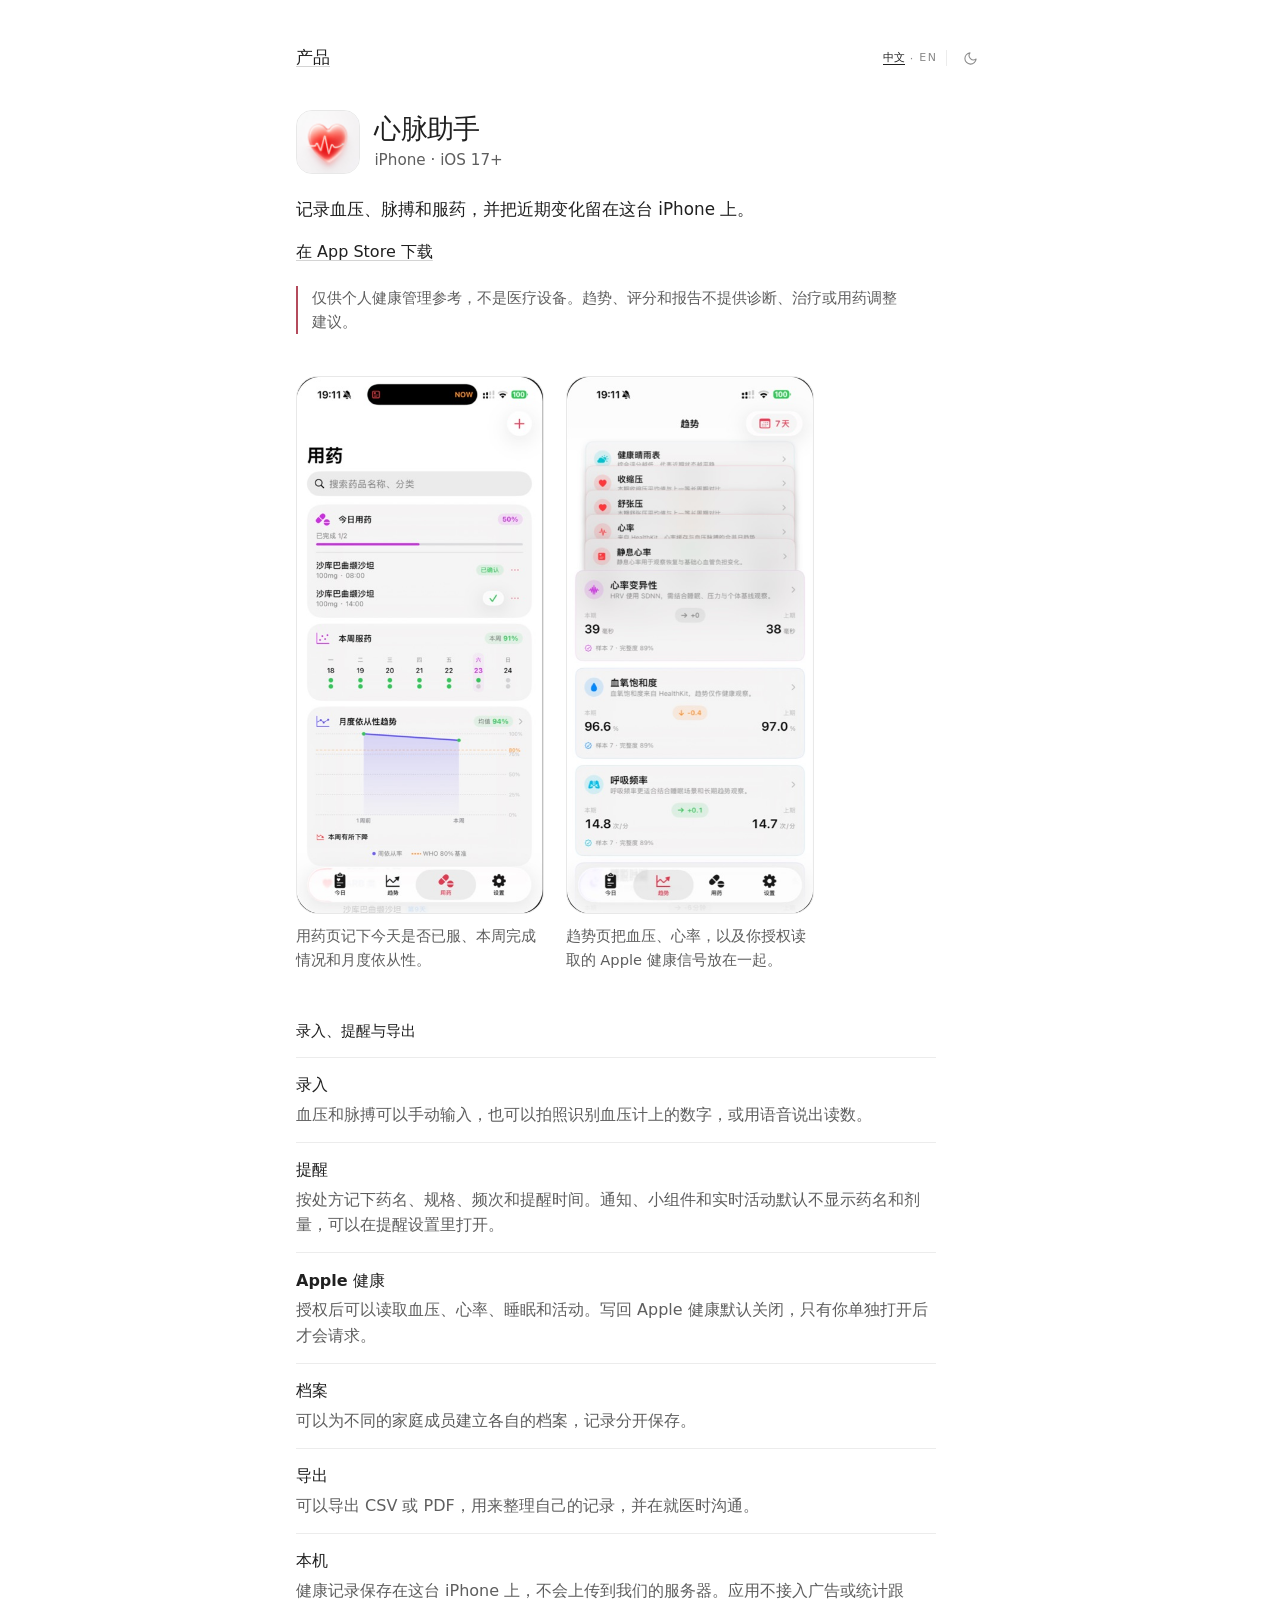
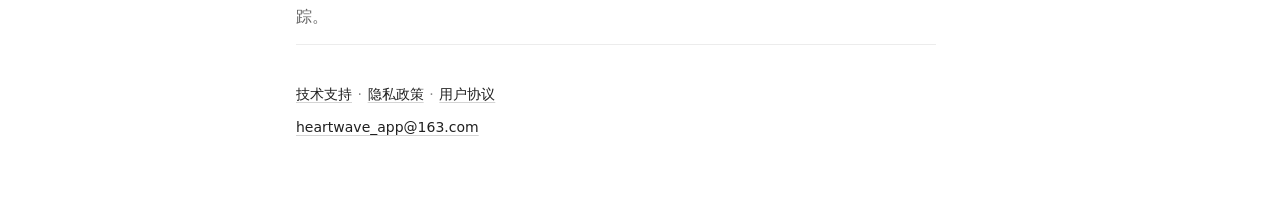
==== heartwave/index.html @ 4df6c33d "feat: add HeartWave and organize overview pages Link both products from the index to bilingual pages" ====
<!doctype html>
<html lang="zh-Hans">
<head>
    <meta charset="utf-8">
    <meta name="viewport" content="width=device-width, initial-scale=1">
    <meta name="description" content="心脉助手记录血压、脉搏和服药，并在你授权后查看 Apple 健康里的趋势。数据留在 iPhone 上。">
    <meta name="theme-color" content="#ffffff" media="(prefers-color-scheme: light)">
    <meta name="theme-color" content="#141414" media="(prefers-color-scheme: dark)">
    <title>心脉助手 — 血压、用药与健康趋势</title>
    <link rel="icon" href="icon.jpg">
    <link rel="stylesheet" href="styles.css">
    <script>
        try {
            var params = new URLSearchParams(location.search);
            var q = params.get("lang");
            if (q === "en" || q === "zh") localStorage.setItem("lang", q);
            var themeQuery = params.get("theme");
            if (themeQuery === "dark" || themeQuery === "light") localStorage.setItem("theme", themeQuery);
            var savedTheme = localStorage.getItem("theme");
            var dark = savedTheme === "dark" || (!savedTheme && matchMedia("(prefers-color-scheme: dark)").matches);
            if (dark) document.documentElement.classList.add("dark");
            if (localStorage.getItem("lang") === "en") document.documentElement.lang = "en";
        } catch (e) {}
    </script>
</head>
<body>
    <main class="page">
        <header class="top">
            <a class="back" href="../"><span class="zh">产品</span><span class="en">Products</span></a>
            <div class="tools">
                <div class="langs" role="group" aria-label="语言">
                    <button type="button" data-lang="zh-Hans" aria-pressed="true">中文</button>
                    <span aria-hidden="true">·</span>
                    <button type="button" data-lang="en" aria-pressed="false">EN</button>
                </div>
                <span class="tool-rule" aria-hidden="true"></span>
                <button class="theme" type="button" aria-label="切换到深色">
                    <svg class="moon" width="15" height="15" viewBox="0 0 24 24" fill="none" stroke="currentColor" stroke-width="1.7" stroke-linecap="round" stroke-linejoin="round" aria-hidden="true">
                        <path d="M21 12.79A9 9 0 1 1 11.21 3 7 7 0 0 0 21 12.79z"></path>
                    </svg>
                    <svg class="sun" width="15" height="15" viewBox="0 0 24 24" fill="none" stroke="currentColor" stroke-width="1.7" stroke-linecap="round" stroke-linejoin="round" aria-hidden="true">
                        <circle cx="12" cy="12" r="4"></circle>
                        <path d="M12 2v2M12 20v2M4.9 4.9l1.4 1.4M17.7 17.7l1.4 1.4M2 12h2M20 12h2M4.9 19.1l1.4-1.4M17.7 6.3l1.4-1.4"></path>
                    </svg>
                </button>
            </div>
        </header>

        <div class="identity">
            <img src="icon.jpg" alt="" width="64" height="64">
            <div>
                <h1><span class="zh">心脉助手</span><span class="en">HeartWave</span></h1>
                <p class="role">iPhone · iOS 17+</p>
            </div>
        </div>

        <p class="lede"><span class="zh">记录血压、脉搏和服药，并把近期变化留在这台 iPhone 上。</span><span class="en">Record blood pressure, pulse, and medication, and keep the recent changes on this iPhone.</span></p>
        <p class="actions"><a href="https://apps.apple.com/cn/app/%E5%BF%83%E8%84%89%E5%8A%A9%E6%89%8B/id6772485768"><span class="zh">在 App Store 下载</span><span class="en">Download on the App Store</span></a></p>
        <p class="limit"><span class="zh">仅供个人健康管理参考，不是医疗设备。趋势、评分和报告不提供诊断、治疗或用药调整建议。</span><span class="en">For personal reference only. HeartWave is not a medical device. Trends, scores, and reports do not diagnose, treat, or suggest medication changes.</span></p>

        <div class="phones">
            <figure>
                <img src="../gallery/heartwave-meds.jpg" width="413" height="900" alt="心脉助手用药页，显示今日服药进度、本周记录和月度依从性" data-alt-zh="心脉助手用药页，显示今日服药进度、本周记录和月度依从性" data-alt-en="HeartWave medications screen, with today’s doses, this week, and monthly adherence">
                <figcaption><span class="zh">用药页记下今天是否已服、本周完成情况和月度依从性。</span><span class="en">The medications screen shows today’s doses, this week, and monthly adherence.</span></figcaption>
            </figure>
            <figure>
                <img src="../gallery/heartwave-trends.jpg" width="413" height="900" alt="心脉助手趋势页，列出血压、心率和来自 Apple 健康的其他信号" data-alt-zh="心脉助手趋势页，列出血压、心率和来自 Apple 健康的其他信号" data-alt-en="HeartWave trends for blood pressure, heart rate, and other Apple Health signals">
                <figcaption><span class="zh">趋势页把血压、心率，以及你授权读取的 Apple 健康信号放在一起。</span><span class="en">Trends keep blood pressure, heart rate, and the Apple Health signals you allow in one place.</span></figcaption>
            </figure>
        </div>

        <h2><span class="zh">录入、提醒与导出</span><span class="en">Entry, reminders, and export</span></h2>
        <dl class="facts">
            <div>
                <dt><span class="zh">录入</span><span class="en">Entry</span></dt>
                <dd><span class="zh">血压和脉搏可以手动输入，也可以拍照识别血压计上的数字，或用语音说出读数。</span><span class="en">Enter blood pressure and pulse by hand, from a photo of the monitor, or by speaking the reading.</span></dd>
            </div>
            <div>
                <dt><span class="zh">提醒</span><span class="en">Reminders</span></dt>
                <dd><span class="zh">按处方记下药名、规格、频次和提醒时间。通知、小组件和实时活动默认不显示药名和剂量，可以在提醒设置里打开。</span><span class="en">Plans store the name, strength, schedule, and reminder time. Notifications, widgets, and Live Activities hide the name and dose until you turn that on.</span></dd>
            </div>
            <div>
                <dt><span class="zh">Apple 健康</span><span class="en">Apple Health</span></dt>
                <dd><span class="zh">授权后可以读取血压、心率、睡眠和活动。写回 Apple 健康默认关闭，只有你单独打开后才会请求。</span><span class="en">After you allow it, HeartWave can read blood pressure, heart rate, sleep, and activity. Writing back to Apple Health stays off until you enable it.</span></dd>
            </div>
            <div>
                <dt><span class="zh">档案</span><span class="en">Profiles</span></dt>
                <dd><span class="zh">可以为不同的家庭成员建立各自的档案，记录分开保存。</span><span class="en">Each family member can have a separate profile, with records kept apart.</span></dd>
            </div>
            <div>
                <dt><span class="zh">导出</span><span class="en">Export</span></dt>
                <dd><span class="zh">可以导出 CSV 或 PDF，用来整理自己的记录，并在就医时沟通。</span><span class="en">Export a CSV or PDF when you want a copy of your records for a clinic visit.</span></dd>
            </div>
            <div>
                <dt><span class="zh">本机</span><span class="en">On device</span></dt>
                <dd><span class="zh">健康记录保存在这台 iPhone 上，不会上传到我们的服务器。应用不接入广告或统计跟踪。</span><span class="en">Health records stay on this iPhone and are not uploaded to our servers. The app has no ads or analytics tracking.</span></dd>
            </div>
        </dl>

        <p class="end">
            <a href="../support/"><span class="zh">技术支持</span><span class="en">Support</span></a><span aria-hidden="true">·</span><a href="../privacy-policy/"><span class="zh">隐私政策</span><span class="en">Privacy</span></a><span aria-hidden="true">·</span><a href="../terms-of-use/"><span class="zh">用户协议</span><span class="en">Terms</span></a>
        </p>
        <p class="mail"><a href="mailto:heartwave_app@163.com">heartwave_app@163.com</a></p>
    </main>
    <script>
        var root = document.documentElement;
        var button = document.querySelector(".theme");
        var langButtons = document.querySelectorAll(".langs button");
        var langGroup = document.querySelector(".langs");
        var description = document.querySelector('meta[name="description"]');
        var images = document.querySelectorAll("img[data-alt-zh]");
        var copy = {
            "zh-Hans": {
                title: "心脉助手 — 血压、用药与健康趋势",
                description: "心脉助手记录血压、脉搏和服药，并在你授权后查看 Apple 健康里的趋势。数据留在 iPhone 上。",
                toDark: "切换到深色",
                toLight: "切换到浅色",
                group: "语言"
            },
            en: {
                title: "HeartWave — Blood pressure, medication, and trends",
                description: "HeartWave records blood pressure, pulse, and medication, and shows Apple Health trends you allow. Data stays on your iPhone.",
                toDark: "Switch to dark",
                toLight: "Switch to light",
                group: "Language"
            }
        };
        function currentLang() {
            return root.lang === "en" ? "en" : "zh-Hans";
        }
        function syncLabel() {
            var text = copy[currentLang()];
            button.setAttribute("aria-label", root.classList.contains("dark") ? text.toLight : text.toDark);
        }
        function applyLang(lang) {
            var next = lang === "en" ? "en" : "zh-Hans";
            root.lang = next;
            document.title = copy[next].title;
            description.setAttribute("content", copy[next].description);
            langGroup.setAttribute("aria-label", copy[next].group);
            langButtons.forEach(function (item) {
                item.setAttribute("aria-pressed", item.getAttribute("data-lang") === next ? "true" : "false");
            });
            images.forEach(function (img) {
                img.alt = next === "en" ? img.getAttribute("data-alt-en") : img.getAttribute("data-alt-zh");
            });
            try { localStorage.setItem("lang", next === "en" ? "en" : "zh"); } catch (e) {}
            syncLabel();
        }
        applyLang(currentLang());
        langButtons.forEach(function (item) {
            item.addEventListener("click", function () {
                applyLang(item.getAttribute("data-lang"));
            });
        });
        button.addEventListener("click", function () {
            var dark = root.classList.toggle("dark");
            try { localStorage.setItem("theme", dark ? "dark" : "light"); } catch (e) {}
            syncLabel();
        });
    </script>
</body>
</html>
---- heartwave/styles.css ----
:root {
    --bg: #ffffff;
    --fg: #202020;
    --muted: #5e5e5e;
    --faint: #8a8a8a;
    --line: #ececec;
    --underline: #d4d4d4;
    --thumb-border: #e8e8e8;
    --mark-fg: #b44b5c;
    color-scheme: light;
}

html.dark {
    --bg: #141414;
    --fg: #f3f3f3;
    --muted: #b0b0b0;
    --faint: #8d8d8d;
    --line: #2a2a2a;
    --underline: #4a4a4a;
    --thumb-border: #333333;
    --mark-fg: #e7a0ab;
    color-scheme: dark;
}

* { box-sizing: border-box; }

@font-face {
    font-family: "Geist";
    font-style: normal;
    font-weight: 400;
    font-display: swap;
    src: url("../fonts/geist-sans-400.woff2") format("woff2");
}

@font-face {
    font-family: "Geist";
    font-style: normal;
    font-weight: 500;
    font-display: swap;
    src: url("../fonts/geist-sans-500.woff2") format("woff2");
}

@font-face {
    font-family: "Geist";
    font-style: normal;
    font-weight: 600;
    font-display: swap;
    src: url("../fonts/geist-sans-600.woff2") format("woff2");
}

html { background: var(--bg); }

html:not([lang="en"]) .en { display: none; }
html[lang="en"] .zh { display: none; }

body {
    margin: 0;
    min-height: 100vh;
    background: var(--bg);
    color: var(--fg);
    font-family: ui-sans-serif, system-ui, -apple-system, BlinkMacSystemFont, "Segoe UI", "PingFang SC", "Hiragino Sans GB", "Noto Sans SC", sans-serif;
    font-size: 16px;
    line-height: 1.6;
    text-rendering: optimizeLegibility;
    overflow-x: clip;
}

a { color: inherit; }

.page {
    width: min(46rem, 100%);
    margin: 0 auto;
    padding: 2.75rem 1.5rem 4.5rem;
}

.top {
    display: flex;
    align-items: center;
    justify-content: space-between;
    gap: 0.75rem 1rem;
    min-width: 0;
}

.back {
    color: var(--fg);
    font-size: 17px;
    font-weight: 560;
    text-decoration: underline;
    text-decoration-color: var(--underline);
    text-decoration-thickness: 1px;
    text-underline-offset: 3px;
}

.back:hover { text-decoration-color: var(--fg); }

.tools {
    display: flex;
    align-items: center;
    flex: none;
    gap: 0.55rem;
}

.langs {
    display: inline-flex;
    align-items: center;
    gap: 0.28rem;
    color: #8a8a8a;
    font-size: 11px;
    font-weight: 500;
    letter-spacing: 0.14em;
    line-height: 1;
    text-transform: uppercase;
    user-select: none;
}

html.dark .langs { color: var(--faint); }

.langs button {
    position: relative;
    margin: 0;
    padding: 0 0 2px;
    border: 0;
    background: none;
    color: inherit;
    font: inherit;
    letter-spacing: inherit;
    text-transform: inherit;
    cursor: pointer;
}

.langs button[data-lang="zh-Hans"] { letter-spacing: 0.02em; }

.langs button:hover,
.langs button[aria-pressed="true"] { color: var(--fg); }

.langs button[aria-pressed="true"]::after {
    content: "";
    position: absolute;
    right: 0;
    bottom: 0;
    left: 0;
    height: 1px;
    background: currentColor;
}

.tool-rule {
    width: 1px;
    height: 16px;
    background: var(--line);
}

.theme {
    display: flex;
    align-items: center;
    justify-content: center;
    width: 28px;
    height: 28px;
    padding: 0;
    border: 0;
    border-radius: 999px;
    background: transparent;
    color: var(--faint);
    cursor: pointer;
}

.theme:hover { color: var(--fg); }

.sun { display: none; }
html.dark .moon { display: none; }
html.dark .sun { display: block; }

a:focus-visible,
button:focus-visible {
    outline: 2px solid var(--fg);
    outline-offset: 3px;
}

.identity {
    display: flex;
    align-items: center;
    gap: 0.9rem;
    margin-top: 2.4rem;
    min-width: 0;
}

.identity > div { min-width: 0; }

.identity img {
    width: 64px;
    height: 64px;
    border: 1px solid var(--thumb-border);
    border-radius: 16px;
}

h1 {
    margin: 0;
    font-size: 1.7rem;
    font-weight: 560;
    letter-spacing: -0.03em;
    line-height: 1.2;
}

.role {
    margin: 0.15rem 0 0;
    color: var(--muted);
    font-size: 0.95rem;
}

.lede {
    max-width: 38rem;
    margin: 1.35rem 0 0;
    font-size: 1.05rem;
}

.actions { margin: 1rem 0 0; }

.actions a,
.end a,
.mail a {
    color: var(--fg);
    font-weight: 540;
    text-decoration: underline;
    text-decoration-color: var(--underline);
    text-decoration-thickness: 1px;
    text-underline-offset: 3px;
}

.actions a:hover,
.end a:hover,
.mail a:hover,
.back:hover { text-decoration-color: var(--fg); }

.limit {
    max-width: 38rem;
    margin: 1.35rem 0 0;
    padding-left: 0.85rem;
    border-left: 2px solid var(--mark-fg);
    color: var(--muted);
    font-size: 0.94rem;
}

.phones {
    display: grid;
    grid-template-columns: repeat(2, minmax(0, 15.5rem));
    gap: 1.5rem 1.35rem;
    justify-content: start;
    margin: 2.6rem 0 0;
}

.phones figure {
    min-width: 0;
    margin: 0;
}

.phones img {
    display: block;
    width: 100%;
    max-width: 100%;
    height: auto;
    border: 1px solid var(--thumb-border);
    border-radius: 22px;
    background: #fff;
}

.phones figcaption {
    margin-top: 0.65rem;
    color: var(--muted);
    font-size: 0.92rem;
}

h2 {
    margin: 3rem 0 0;
    font-size: 15px;
    font-weight: 560;
}

.facts {
    max-width: 40rem;
    margin: 0.85rem 0 0;
}

.facts div {
    padding: 0.9rem 0;
    border-top: 1px solid var(--line);
}

.facts div:last-child { border-bottom: 1px solid var(--line); }

.facts dt { font-weight: 560; }

.facts dd {
    margin: 0.25rem 0 0;
    color: var(--muted);
}

.end {
    margin: 2.4rem 0 0;
    color: var(--faint);
    font-size: 14px;
}

.end span[aria-hidden="true"] { margin: 0 0.35rem; }

.mail {
    margin: 0.65rem 0 0;
    color: var(--muted);
    font-size: 14px;
}

html[lang="en"] body {
    font-family: "Geist", ui-sans-serif, system-ui, -apple-system, BlinkMacSystemFont, "Segoe UI", "PingFang SC", "Hiragino Sans GB", "Noto Sans SC", sans-serif;
    font-weight: 400;
    font-synthesis: none;
    letter-spacing: -0.011em;
}

html[lang="en"] h1,
html[lang="en"] .back,
html[lang="en"] h2,
html[lang="en"] .facts dt,
html[lang="en"] .actions a,
html[lang="en"] .end a {
    font-weight: 500;
}

@media (max-width: 640px) {
    .page { padding: 2.25rem 1rem 4rem; }

    .phones { grid-template-columns: minmax(0, 16rem); }
}
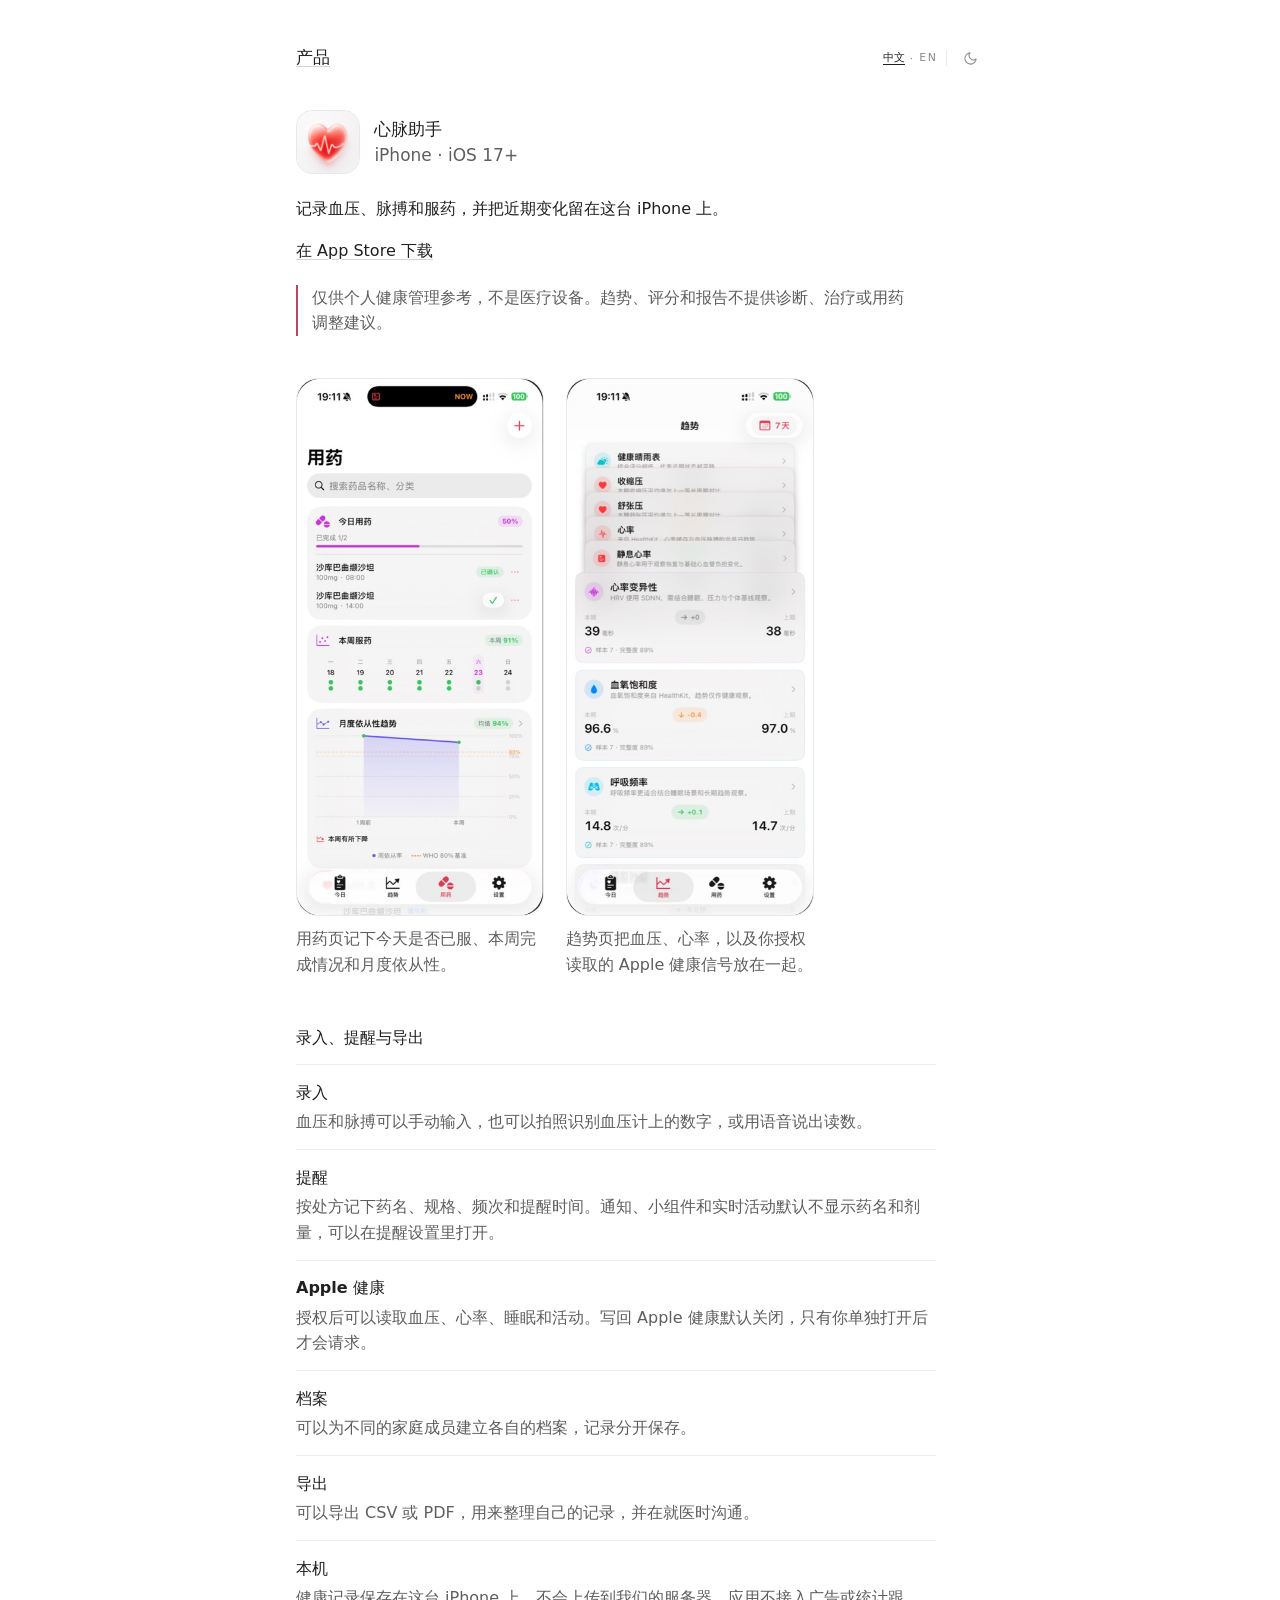
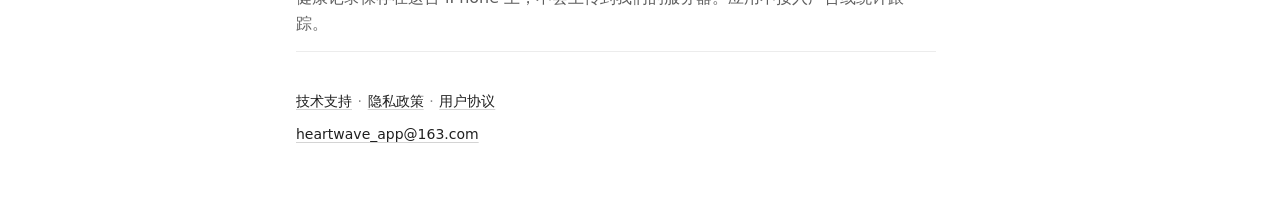
==== commit 15920315: "Add Cloudflare Web Analytics to public HTML pages. Insert the beacon snippet once, immediately befor" ====
--- a/heartwave/index.html
+++ b/heartwave/index.html
@@ -159,5 +159,6 @@
             syncLabel();
         });
     </script>
+<!-- Cloudflare Web Analytics --><script type='module' src='https://static.cloudflareinsights.com/beacon.min.js' data-cf-beacon='{"token": "f39516dae6f949f2a7dad77e1b748d5d"}'></script><!-- End Cloudflare Web Analytics -->
 </body>
 </html>
--- a/heartwave/styles.css
+++ b/heartwave/styles.css
@@ -194,22 +194,24 @@
 
 h1 {
     margin: 0;
-    font-size: 1.7rem;
+    font-size: 17px;
     font-weight: 560;
-    letter-spacing: -0.03em;
-    line-height: 1.2;
+    letter-spacing: -0.01em;
+    line-height: 1.35;
 }
 
 .role {
     margin: 0.15rem 0 0;
     color: var(--muted);
-    font-size: 0.95rem;
+    font-size: 17px;
+    font-weight: 500;
+    line-height: 1.35;
 }
 
 .lede {
     max-width: 38rem;
     margin: 1.35rem 0 0;
-    font-size: 1.05rem;
+    font-size: 16px;
 }
 
 .actions { margin: 1rem 0 0; }
@@ -236,7 +238,7 @@
     padding-left: 0.85rem;
     border-left: 2px solid var(--mark-fg);
     color: var(--muted);
-    font-size: 0.94rem;
+    font-size: 16px;
 }
 
 .phones {
@@ -265,12 +267,12 @@
 .phones figcaption {
     margin-top: 0.65rem;
     color: var(--muted);
-    font-size: 0.92rem;
+    font-size: 16px;
 }
 
 h2 {
     margin: 3rem 0 0;
-    font-size: 15px;
+    font-size: 16px;
     font-weight: 560;
 }
 
